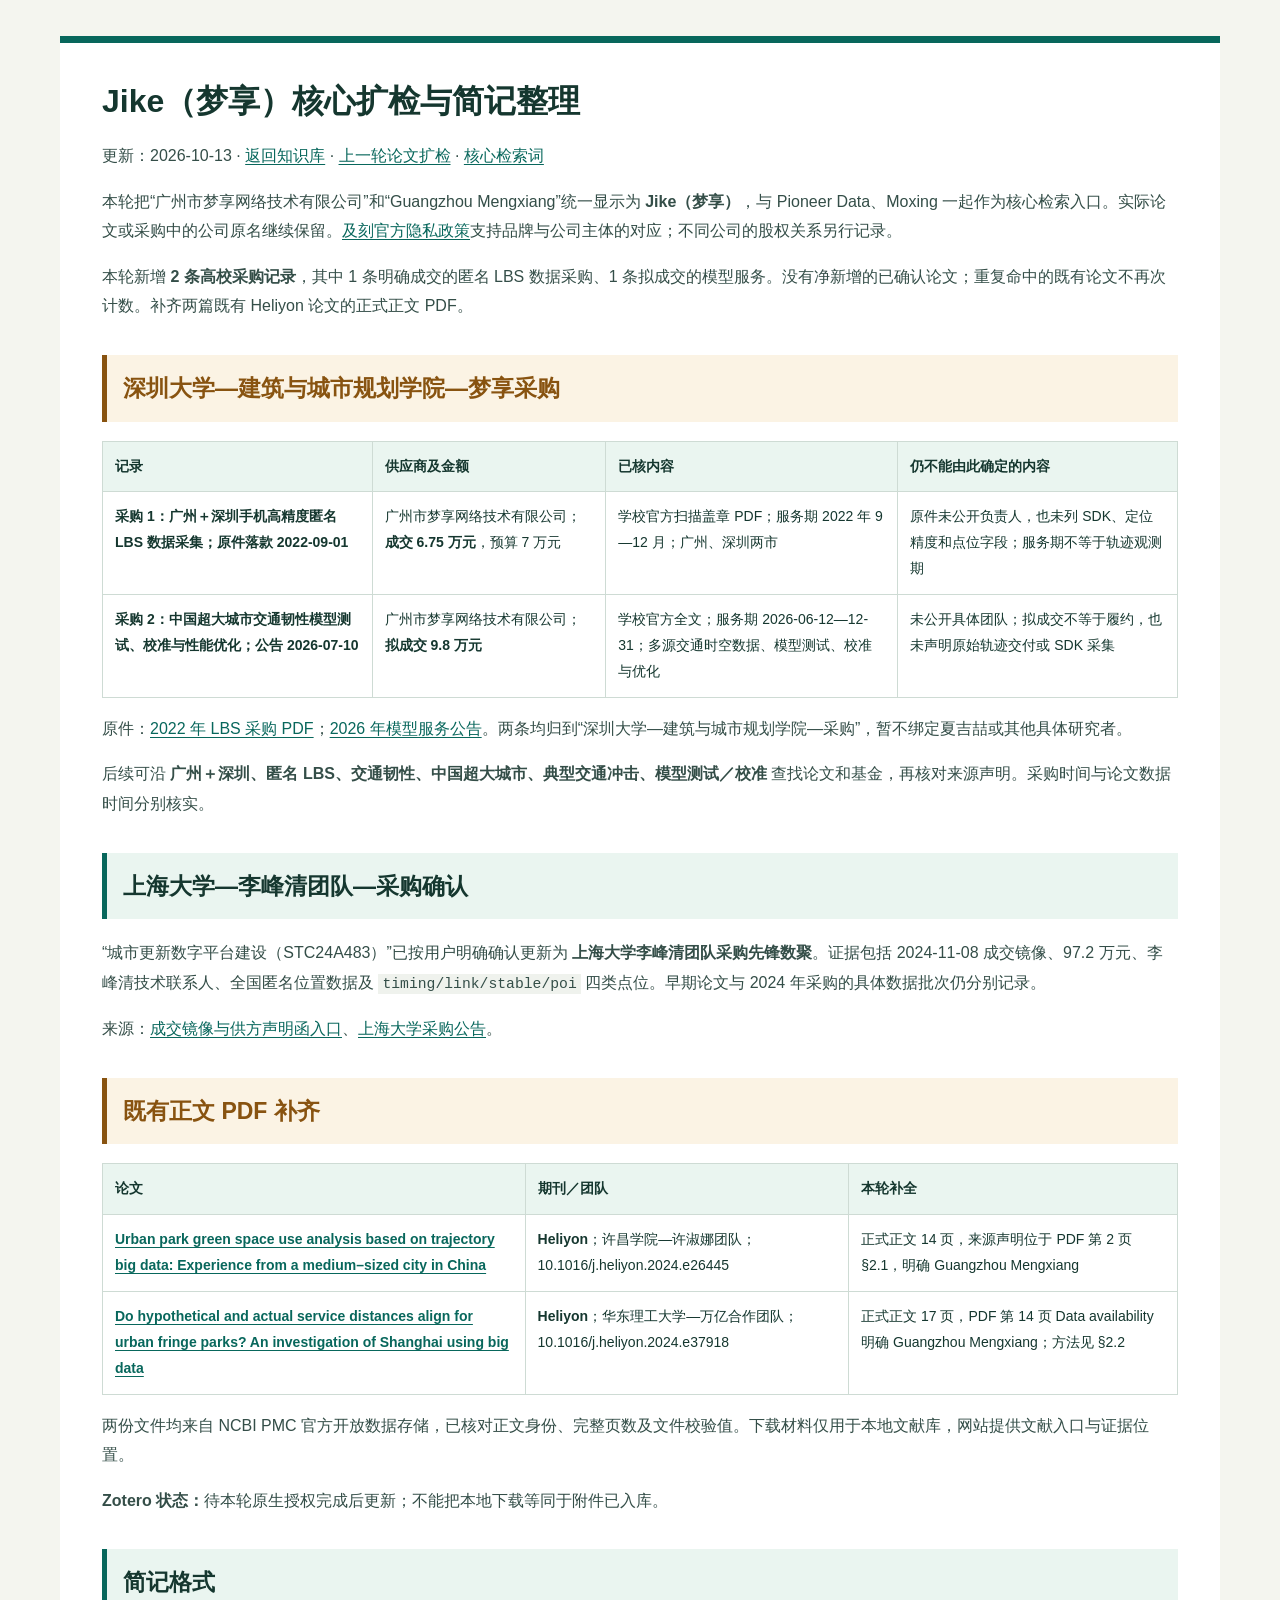
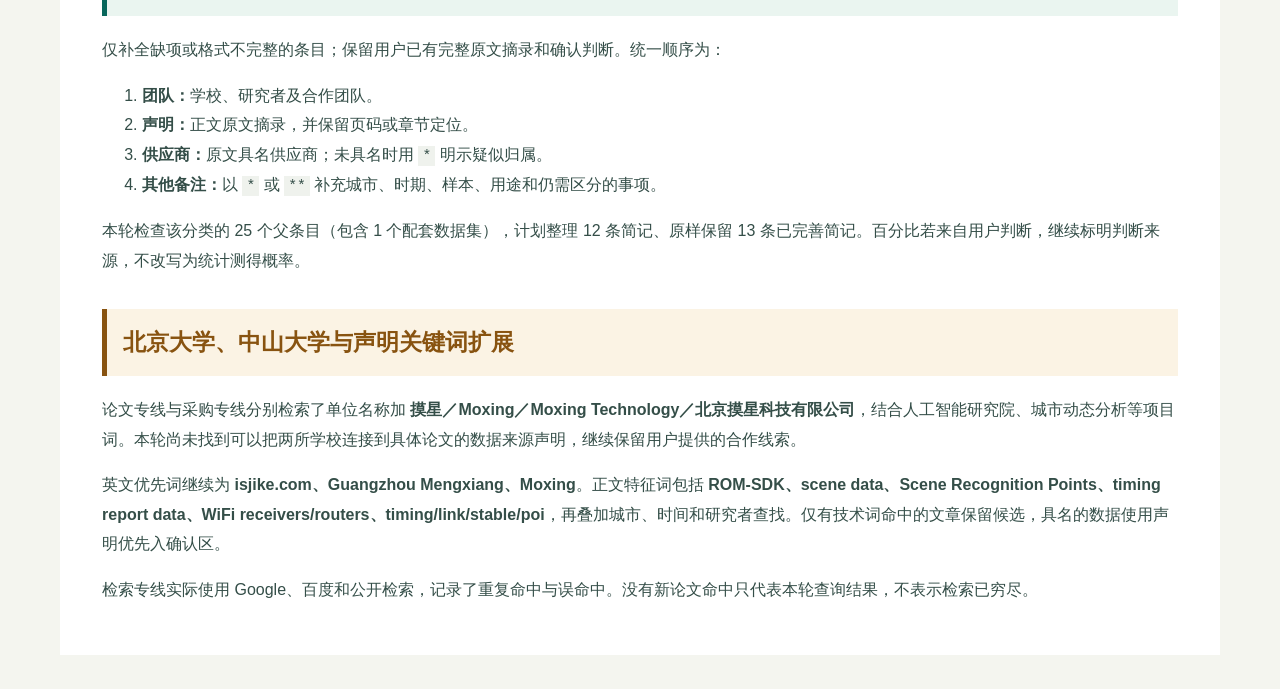
==== core-jike-expansion.html @ 8334f8c4 "Unify Jike Mengxiang sources and add verified Shenzhen procurement" ====
<!doctype html><html lang="zh-CN"><head><meta charset="utf-8"><meta name="viewport" content="width=device-width,initial-scale=1"><title>Jike（梦享）核心扩检 · 2026-10-13</title><style>
*{box-sizing:border-box}body{margin:0;background:#f4f5ef;color:#15372f;font:16px/1.85 "Segoe UI","Microsoft YaHei",sans-serif}main{max-width:1160px;margin:36px auto;padding:34px 42px;background:#fff;border-top:7px solid #08675c}h1{font-size:32px;line-height:1.5;margin:0 0 15px}h2{font-size:23px;margin-top:34px;padding:12px 16px;border-left:5px solid #08675c;background:#eaf5f0}h2:nth-of-type(odd){color:#885310;background:#fbf3e4;border-color:#885310}p,li{color:#344e48}a{color:#08675c;text-underline-offset:3px}table{display:block;width:100%;overflow-x:auto;border-collapse:collapse;font-size:14px}th,td{min-width:150px;border:1px solid #cedbd4;padding:12px;text-align:left;vertical-align:top}th{background:#eaf5f0}td:first-child{font-weight:600}code{background:#eff2ed;font-size:.92em;padding:2px 4px;overflow-wrap:anywhere}a:focus-visible{outline:2px solid #08675c;outline-offset:4px}@media(max-width:650px){main{margin:0;padding:22px 18px}h1{font-size:25px}h2{font-size:20px}body{font-size:15px}}
</style></head><body><main><h1>Jike（梦享）核心扩检与简记整理</h1>
<p>更新：2026-10-13 · <a href="index.html#china">返回知识库</a> · <a href="core-search-expansion.html">上一轮论文扩检</a> · <a href="data/core-search-lexicon.json">核心检索词</a></p>
<p>本轮把“广州市梦享网络技术有限公司”和“Guangzhou Mengxiang”统一显示为 <strong>Jike（梦享）</strong>，与 Pioneer Data、Moxing 一起作为核心检索入口。实际论文或采购中的公司原名继续保留。<a href="https://www.isjike.com/h-col-128">及刻官方隐私政策</a>支持品牌与公司主体的对应；不同公司的股权关系另行记录。</p>
<p>本轮新增 <strong>2 条高校采购记录</strong>，其中 1 条明确成交的匿名 LBS 数据采购、1 条拟成交的模型服务。没有净新增的已确认论文；重复命中的既有论文不再次计数。补齐两篇既有 Heliyon 论文的正式正文 PDF。</p>
<h2>深圳大学—建筑与城市规划学院—梦享采购</h2>
<table>
<thead>
<tr>
<th>记录</th>
<th>供应商及金额</th>
<th>已核内容</th>
<th>仍不能由此确定的内容</th>
</tr>
</thead>
<tbody>
<tr>
<td><strong>采购 1：广州＋深圳手机高精度匿名 LBS 数据采集</strong>；原件落款 2022-09-01</td>
<td>广州市梦享网络技术有限公司；<strong>成交 6.75 万元</strong>，预算 7 万元</td>
<td>学校官方扫描盖章 PDF；服务期 2022 年 9—12 月；广州、深圳两市</td>
<td>原件未公开负责人，也未列 SDK、定位精度和点位字段；服务期不等于轨迹观测期</td>
</tr>
<tr>
<td><strong>采购 2：中国超大城市交通韧性模型测试、校准与性能优化</strong>；公告 2026-07-10</td>
<td>广州市梦享网络技术有限公司；<strong>拟成交 9.8 万元</strong></td>
<td>学校官方全文；服务期 2026-06-12—12-31；多源交通时空数据、模型测试、校准与优化</td>
<td>未公开具体团队；拟成交不等于履约，也未声明原始轨迹交付或 SDK 采集</td>
</tr>
</tbody>
</table>
<p>原件：<a href="https://bidding.szu.edu.cn/__local/5/27/FE/82C13B2A29A4C6122909C93EC78_68CD83B2_4C59D.pdf?e=.pdf">2022 年 LBS 采购 PDF</a>；<a href="https://bidding.szu.edu.cn/info/1023/359799.htm">2026 年模型服务公告</a>。两条均归到“深圳大学—建筑与城市规划学院—采购”，暂不绑定夏吉喆或其他具体研究者。</p>
<p>后续可沿 <strong>广州＋深圳、匿名 LBS、交通韧性、中国超大城市、典型交通冲击、模型测试／校准</strong> 查找论文和基金，再核对来源声明。采购时间与论文数据时间分别核实。</p>
<h2>上海大学—李峰清团队—采购确认</h2>
<p>“城市更新数字平台建设（STC24A483）”已按用户明确确认更新为 <strong>上海大学李峰清团队采购先锋数聚</strong>。证据包括 2024-11-08 成交镜像、97.2 万元、李峰清技术联系人、全国匿名位置数据及 <code>timing/link/stable/poi</code> 四类点位。早期论文与 2024 年采购的具体数据批次仍分别记录。</p>
<p>来源：<a href="https://xunbiaobao.baidu.com/biddingDetail?id=51f4807f5bec176c44e60a08bab5157b430ee26f&amp;source=seo">成交镜像与供方声明函入口</a>、<a href="https://bidding.shu.edu.cn/sy/zbkscg_detail_phone.jsp?wid=202410140026798435&amp;gglx=ZBGG&amp;fl=C&amp;lx=ZBGG">上海大学采购公告</a>。</p>
<h2>既有正文 PDF 补齐</h2>
<table>
<thead>
<tr>
<th>论文</th>
<th>期刊／团队</th>
<th>本轮补全</th>
</tr>
</thead>
<tbody>
<tr>
<td><a href="https://pmc.ncbi.nlm.nih.gov/articles/PMC10900791/">Urban park green space use analysis based on trajectory big data: Experience from a medium–sized city in China</a></td>
<td><strong>Heliyon</strong>；许昌学院—许淑娜团队；10.1016/j.heliyon.2024.e26445</td>
<td>正式正文 14 页，来源声明位于 PDF 第 2 页 §2.1，明确 Guangzhou Mengxiang</td>
</tr>
<tr>
<td><a href="https://doi.org/10.1016/j.heliyon.2024.e37918">Do hypothetical and actual service distances align for urban fringe parks? An investigation of Shanghai using big data</a></td>
<td><strong>Heliyon</strong>；华东理工大学—万亿合作团队；10.1016/j.heliyon.2024.e37918</td>
<td>正式正文 17 页，PDF 第 14 页 Data availability 明确 Guangzhou Mengxiang；方法见 §2.2</td>
</tr>
</tbody>
</table>
<p>两份文件均来自 NCBI PMC 官方开放数据存储，已核对正文身份、完整页数及文件校验值。下载材料仅用于本地文献库，网站提供文献入口与证据位置。</p>
<p><strong>Zotero 状态：</strong>待本轮原生授权完成后更新；不能把本地下载等同于附件已入库。</p>
<h2>简记格式</h2>
<p>仅补全缺项或格式不完整的条目；保留用户已有完整原文摘录和确认判断。统一顺序为：</p>
<ol>
<li><strong>团队：</strong>学校、研究者及合作团队。</li>
<li><strong>声明：</strong>正文原文摘录，并保留页码或章节定位。</li>
<li><strong>供应商：</strong>原文具名供应商；未具名时用 <code>*</code> 明示疑似归属。</li>
<li><strong>其他备注：</strong>以 <code>*</code> 或 <code>**</code> 补充城市、时期、样本、用途和仍需区分的事项。</li>
</ol>
<p>本轮检查该分类的 25 个父条目（包含 1 个配套数据集），计划整理 12 条简记、原样保留 13 条已完善简记。百分比若来自用户判断，继续标明判断来源，不改写为统计测得概率。</p>
<h2>北京大学、中山大学与声明关键词扩展</h2>
<p>论文专线与采购专线分别检索了单位名称加 <strong>摸星／Moxing／Moxing Technology／北京摸星科技有限公司</strong>，结合人工智能研究院、城市动态分析等项目词。本轮尚未找到可以把两所学校连接到具体论文的数据来源声明，继续保留用户提供的合作线索。</p>
<p>英文优先词继续为 <strong>isjike.com、Guangzhou Mengxiang、Moxing</strong>。正文特征词包括 <strong>ROM-SDK、scene data、Scene Recognition Points、timing report data、WiFi receivers/routers、timing/link/stable/poi</strong>，再叠加城市、时间和研究者查找。仅有技术词命中的文章保留候选，具名的数据使用声明优先入确认区。</p>
<p>检索专线实际使用 Google、百度和公开检索，记录了重复命中与误命中。没有新论文命中只代表本轮查询结果，不表示检索已穷尽。</p></main></body></html>
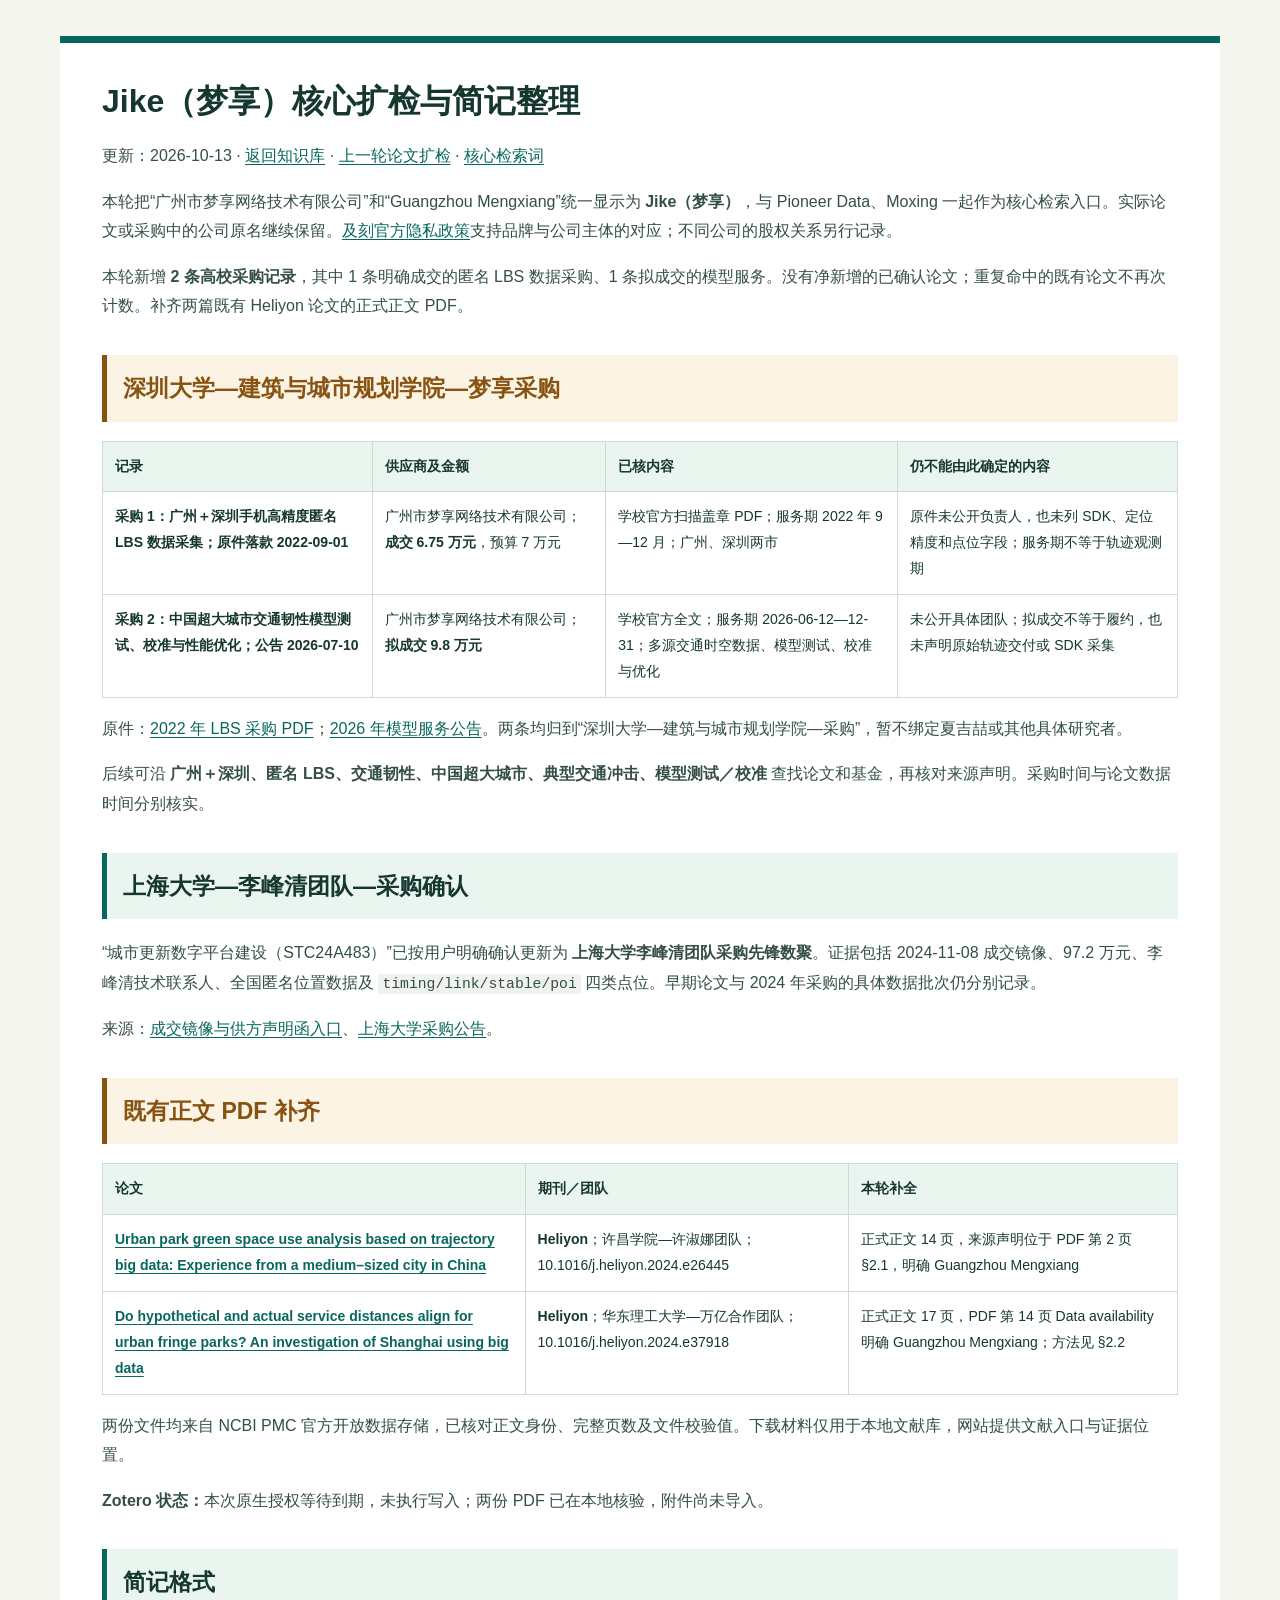
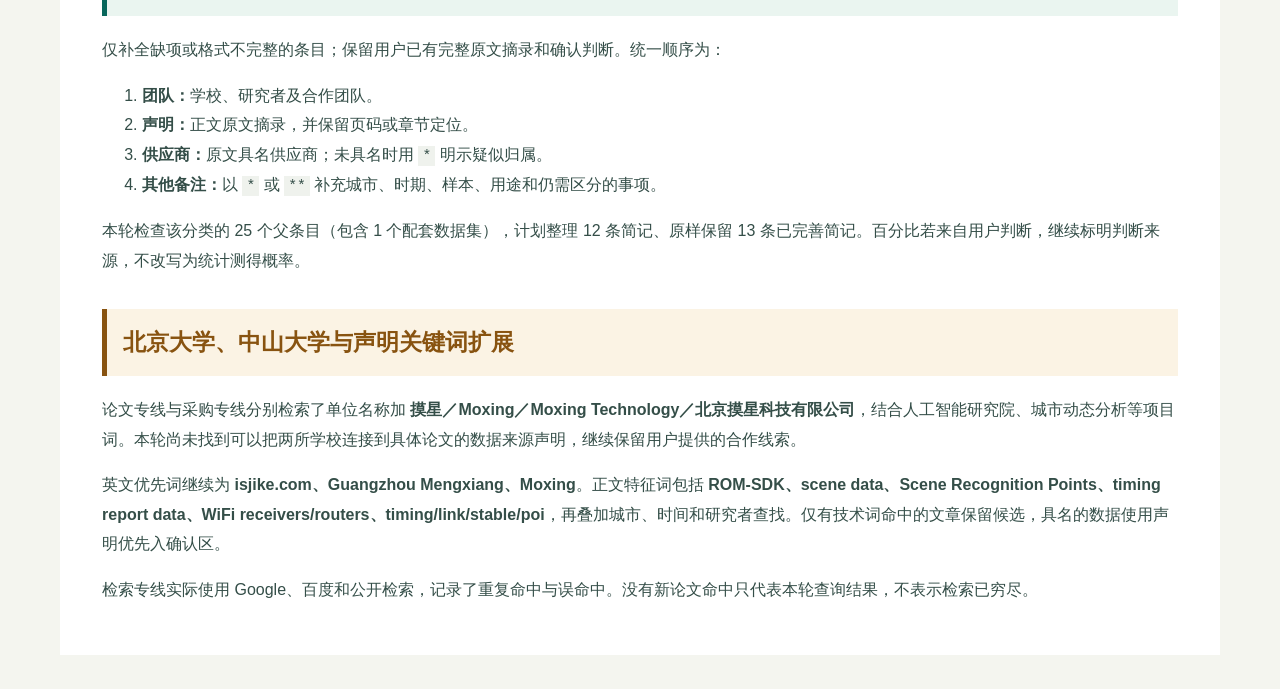
==== commit ae42d3a5: "Record pending Zotero authorization without claiming completed imports" ====
--- a/core-jike-expansion.html
+++ b/core-jike-expansion.html
@@ -57,7 +57,7 @@
 </tbody>
 </table>
 <p>两份文件均来自 NCBI PMC 官方开放数据存储，已核对正文身份、完整页数及文件校验值。下载材料仅用于本地文献库，网站提供文献入口与证据位置。</p>
-<p><strong>Zotero 状态：</strong>待本轮原生授权完成后更新；不能把本地下载等同于附件已入库。</p>
+<p><strong>Zotero 状态：</strong>本次原生授权等待到期，未执行写入；两份 PDF 已在本地核验，附件尚未导入。</p>
 <h2>简记格式</h2>
 <p>仅补全缺项或格式不完整的条目；保留用户已有完整原文摘录和确认判断。统一顺序为：</p>
 <ol>
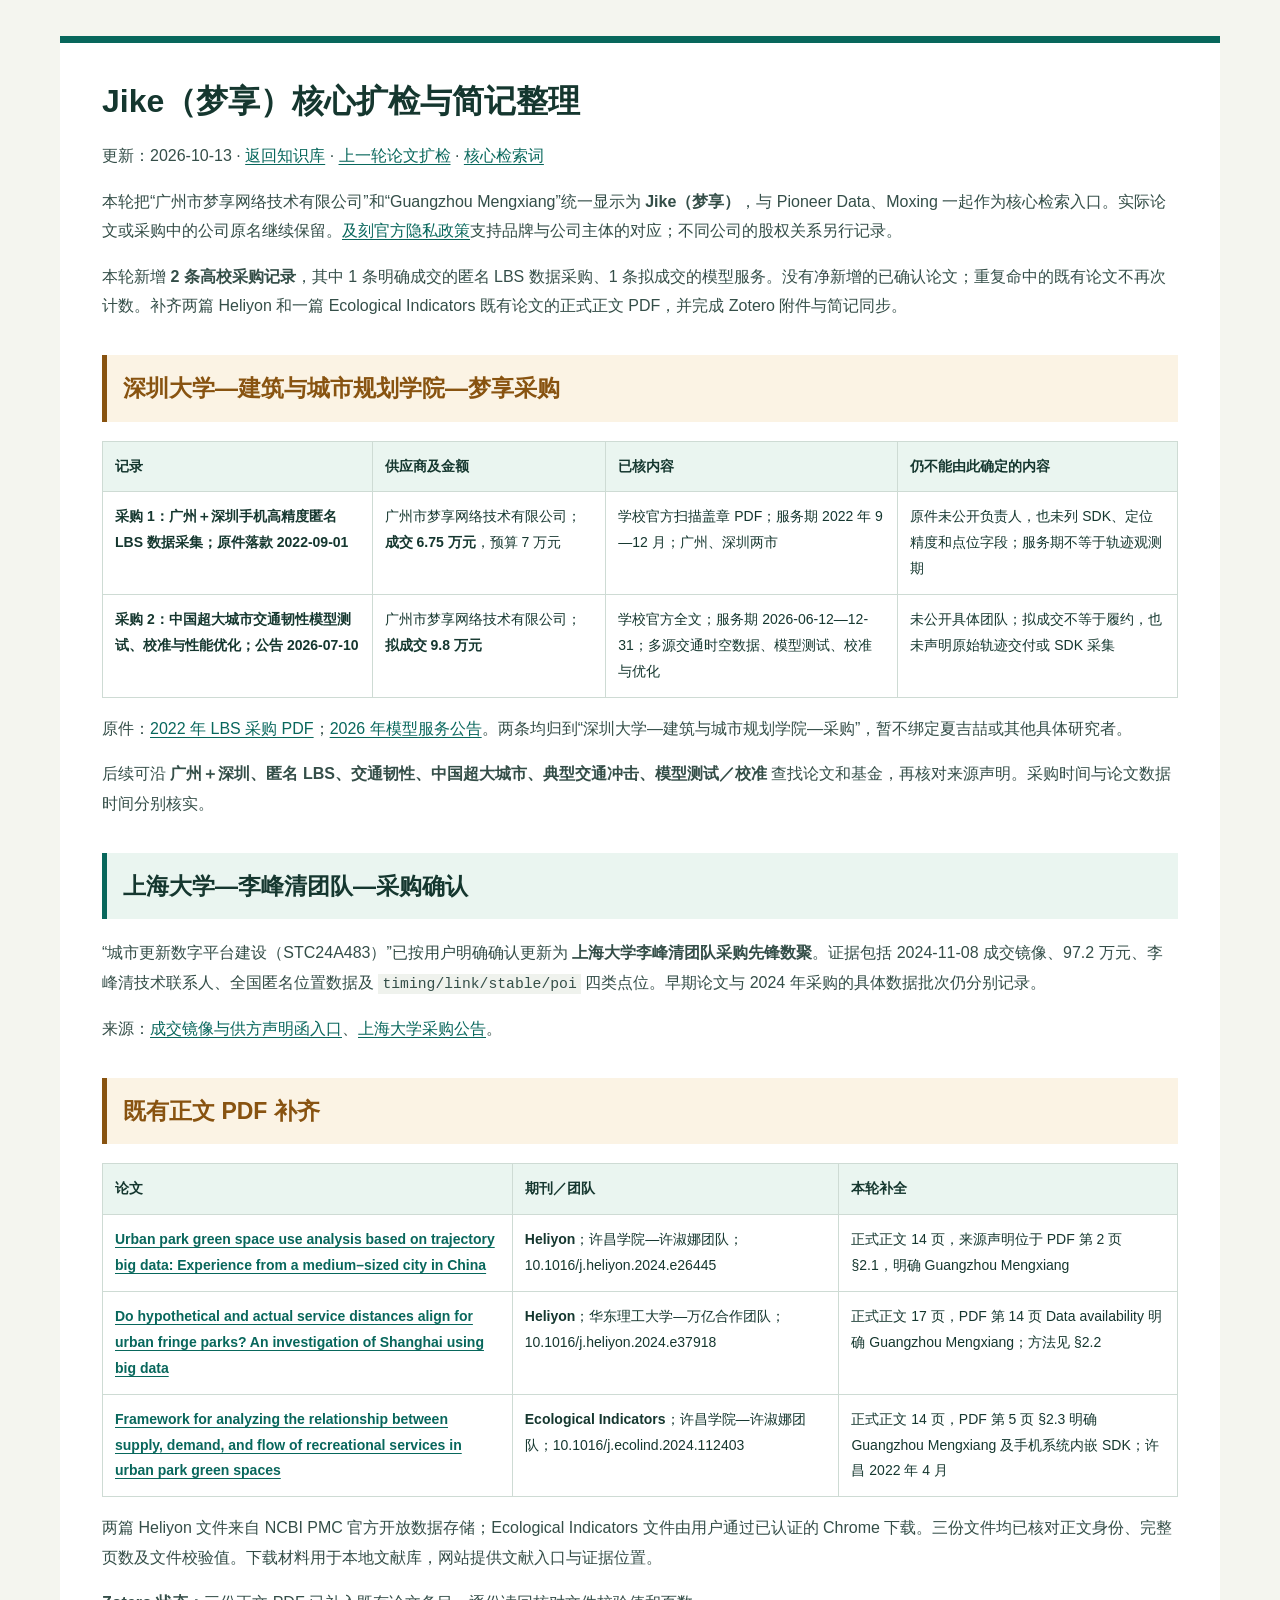
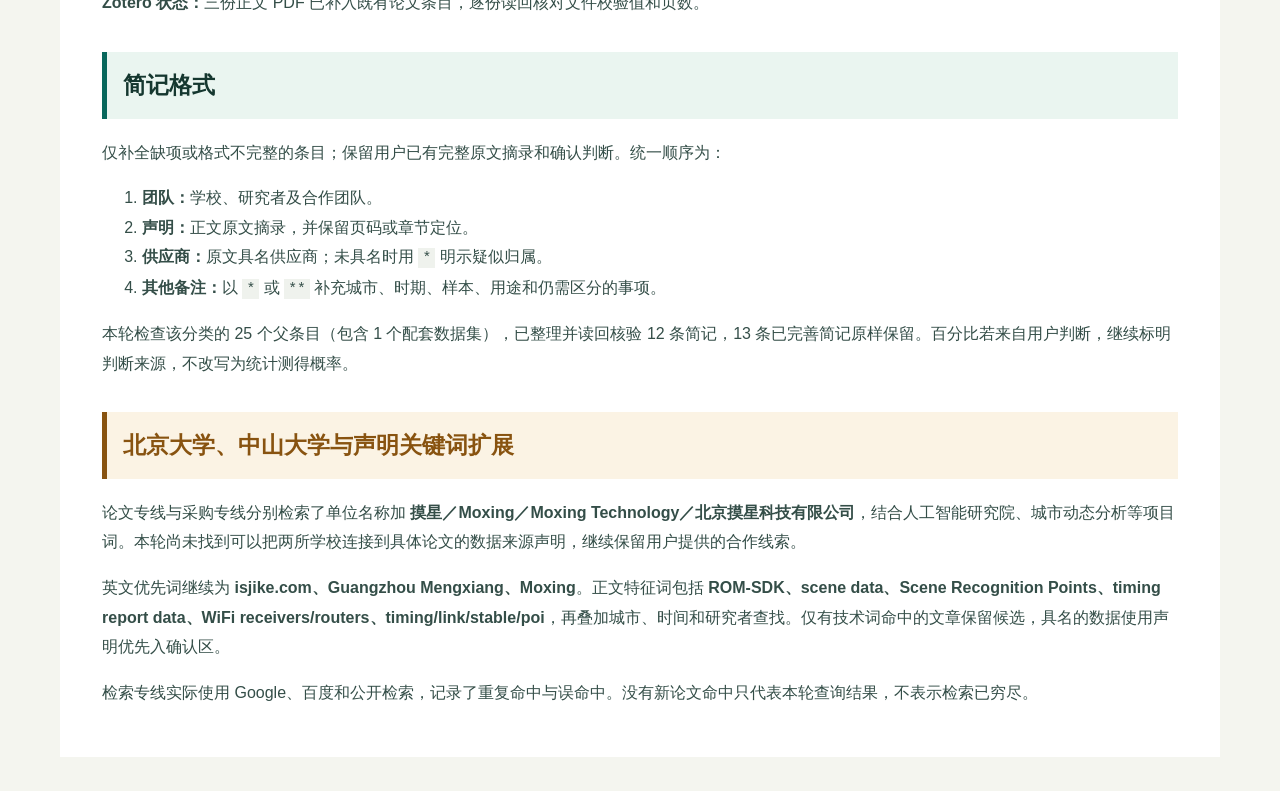
==== commit 0992b38e: "Sync verified Zotero remarks and three full-text PDFs" ====
--- a/core-jike-expansion.html
+++ b/core-jike-expansion.html
@@ -3,7 +3,7 @@
 </style></head><body><main><h1>Jike（梦享）核心扩检与简记整理</h1>
 <p>更新：2026-10-13 · <a href="index.html#china">返回知识库</a> · <a href="core-search-expansion.html">上一轮论文扩检</a> · <a href="data/core-search-lexicon.json">核心检索词</a></p>
 <p>本轮把“广州市梦享网络技术有限公司”和“Guangzhou Mengxiang”统一显示为 <strong>Jike（梦享）</strong>，与 Pioneer Data、Moxing 一起作为核心检索入口。实际论文或采购中的公司原名继续保留。<a href="https://www.isjike.com/h-col-128">及刻官方隐私政策</a>支持品牌与公司主体的对应；不同公司的股权关系另行记录。</p>
-<p>本轮新增 <strong>2 条高校采购记录</strong>，其中 1 条明确成交的匿名 LBS 数据采购、1 条拟成交的模型服务。没有净新增的已确认论文；重复命中的既有论文不再次计数。补齐两篇既有 Heliyon 论文的正式正文 PDF。</p>
+<p>本轮新增 <strong>2 条高校采购记录</strong>，其中 1 条明确成交的匿名 LBS 数据采购、1 条拟成交的模型服务。没有净新增的已确认论文；重复命中的既有论文不再次计数。补齐两篇 Heliyon 和一篇 Ecological Indicators 既有论文的正式正文 PDF，并完成 Zotero 附件与简记同步。</p>
 <h2>深圳大学—建筑与城市规划学院—梦享采购</h2>
 <table>
 <thead>
@@ -54,10 +54,15 @@
 <td><strong>Heliyon</strong>；华东理工大学—万亿合作团队；10.1016/j.heliyon.2024.e37918</td>
 <td>正式正文 17 页，PDF 第 14 页 Data availability 明确 Guangzhou Mengxiang；方法见 §2.2</td>
 </tr>
+<tr>
+<td><a href="https://doi.org/10.1016/j.ecolind.2024.112403">Framework for analyzing the relationship between supply, demand, and flow of recreational services in urban park green spaces</a></td>
+<td><strong>Ecological Indicators</strong>；许昌学院—许淑娜团队；10.1016/j.ecolind.2024.112403</td>
+<td>正式正文 14 页，PDF 第 5 页 §2.3 明确 Guangzhou Mengxiang 及手机系统内嵌 SDK；许昌 2022 年 4 月</td>
+</tr>
 </tbody>
 </table>
-<p>两份文件均来自 NCBI PMC 官方开放数据存储，已核对正文身份、完整页数及文件校验值。下载材料仅用于本地文献库，网站提供文献入口与证据位置。</p>
-<p><strong>Zotero 状态：</strong>本次原生授权等待到期，未执行写入；两份 PDF 已在本地核验，附件尚未导入。</p>
+<p>两篇 Heliyon 文件来自 NCBI PMC 官方开放数据存储；Ecological Indicators 文件由用户通过已认证的 Chrome 下载。三份文件均已核对正文身份、完整页数及文件校验值。下载材料用于本地文献库，网站提供文献入口与证据位置。</p>
+<p><strong>Zotero 状态：</strong>三份正文 PDF 已补入既有论文条目，逐份读回核对文件校验值和页数。</p>
 <h2>简记格式</h2>
 <p>仅补全缺项或格式不完整的条目；保留用户已有完整原文摘录和确认判断。统一顺序为：</p>
 <ol>
@@ -66,7 +71,7 @@
 <li><strong>供应商：</strong>原文具名供应商；未具名时用 <code>*</code> 明示疑似归属。</li>
 <li><strong>其他备注：</strong>以 <code>*</code> 或 <code>**</code> 补充城市、时期、样本、用途和仍需区分的事项。</li>
 </ol>
-<p>本轮检查该分类的 25 个父条目（包含 1 个配套数据集），计划整理 12 条简记、原样保留 13 条已完善简记。百分比若来自用户判断，继续标明判断来源，不改写为统计测得概率。</p>
+<p>本轮检查该分类的 25 个父条目（包含 1 个配套数据集），已整理并读回核验 12 条简记，13 条已完善简记原样保留。百分比若来自用户判断，继续标明判断来源，不改写为统计测得概率。</p>
 <h2>北京大学、中山大学与声明关键词扩展</h2>
 <p>论文专线与采购专线分别检索了单位名称加 <strong>摸星／Moxing／Moxing Technology／北京摸星科技有限公司</strong>，结合人工智能研究院、城市动态分析等项目词。本轮尚未找到可以把两所学校连接到具体论文的数据来源声明，继续保留用户提供的合作线索。</p>
 <p>英文优先词继续为 <strong>isjike.com、Guangzhou Mengxiang、Moxing</strong>。正文特征词包括 <strong>ROM-SDK、scene data、Scene Recognition Points、timing report data、WiFi receivers/routers、timing/link/stable/poi</strong>，再叠加城市、时间和研究者查找。仅有技术词命中的文章保留候选，具名的数据使用声明优先入确认区。</p>
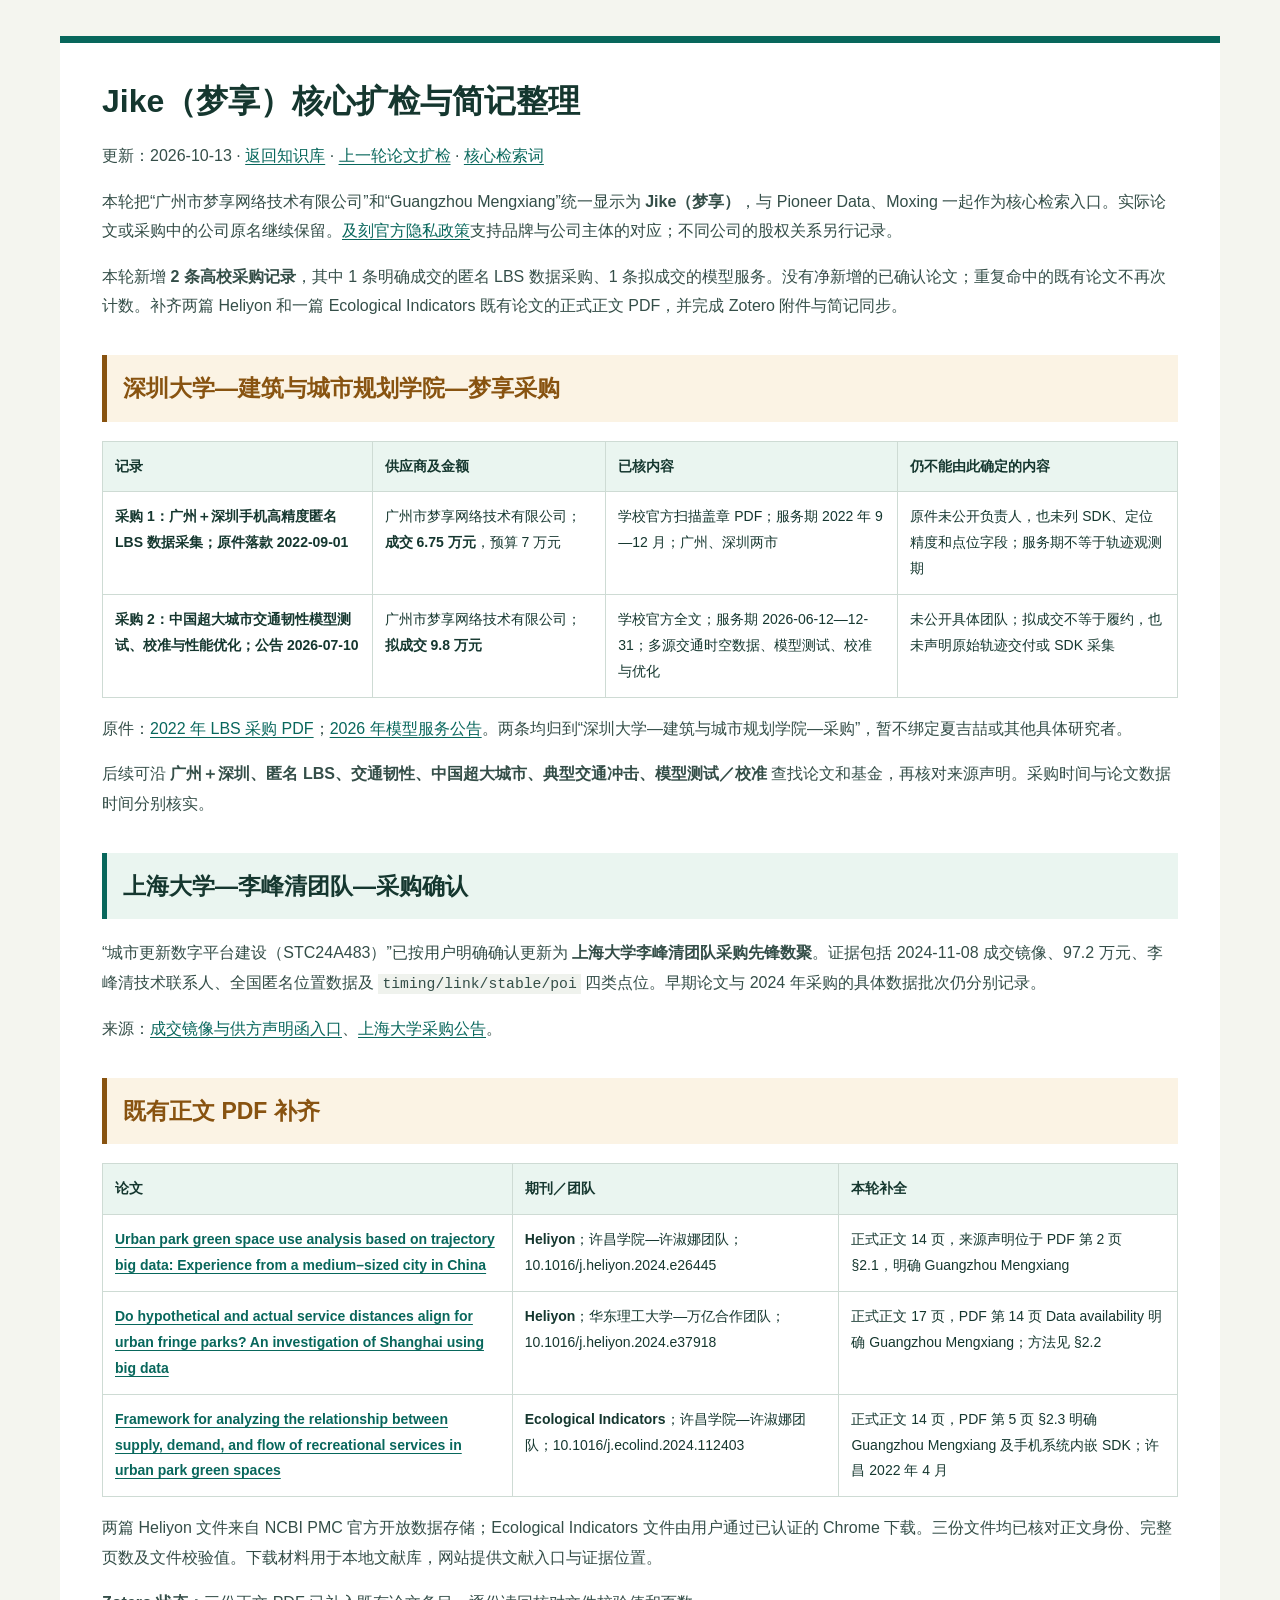
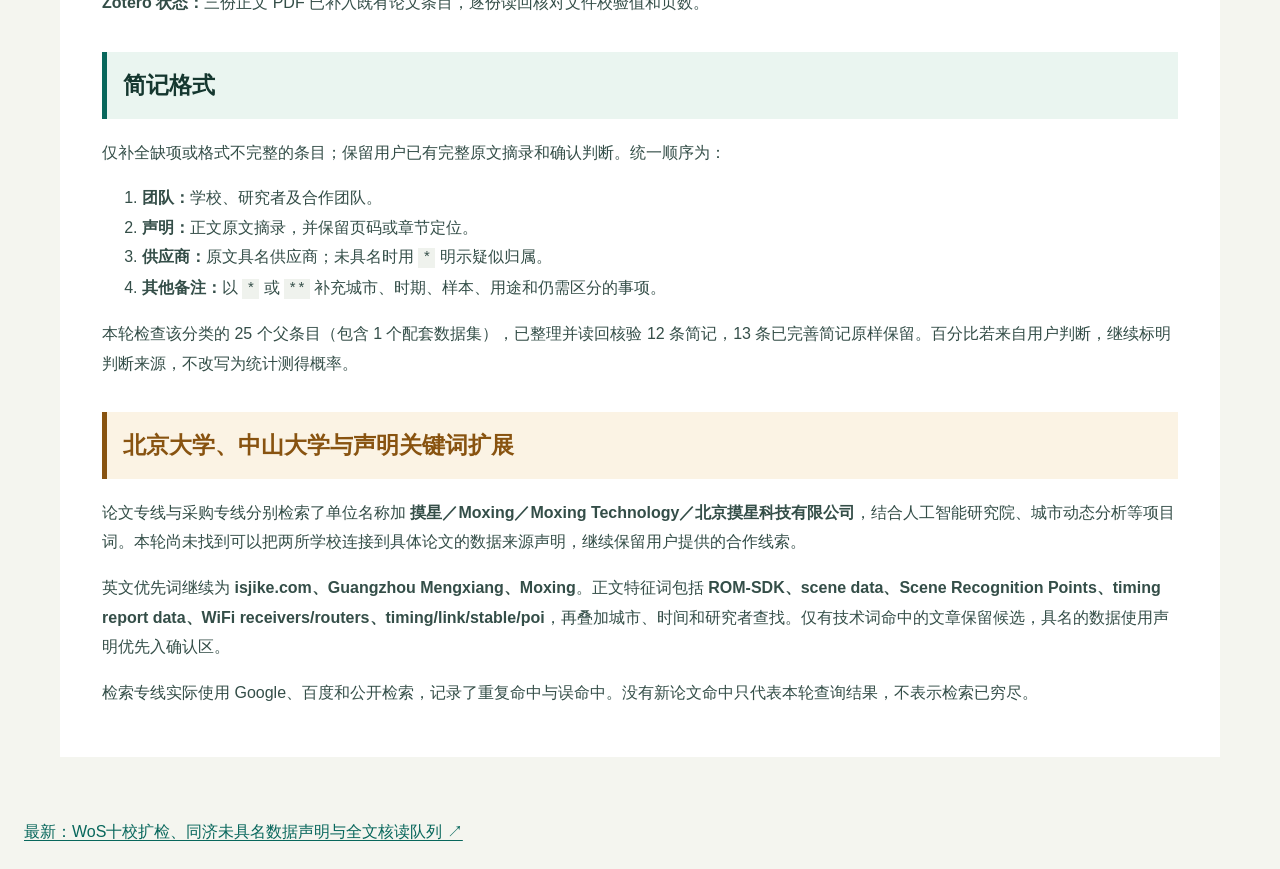
==== commit be9f70d4: "Record WoS fulltext screening and targeted procurement follow-up" ====
--- a/core-jike-expansion.html
+++ b/core-jike-expansion.html
@@ -75,4 +75,4 @@
 <h2>北京大学、中山大学与声明关键词扩展</h2>
 <p>论文专线与采购专线分别检索了单位名称加 <strong>摸星／Moxing／Moxing Technology／北京摸星科技有限公司</strong>，结合人工智能研究院、城市动态分析等项目词。本轮尚未找到可以把两所学校连接到具体论文的数据来源声明，继续保留用户提供的合作线索。</p>
 <p>英文优先词继续为 <strong>isjike.com、Guangzhou Mengxiang、Moxing</strong>。正文特征词包括 <strong>ROM-SDK、scene data、Scene Recognition Points、timing report data、WiFi receivers/routers、timing/link/stable/poi</strong>，再叠加城市、时间和研究者查找。仅有技术词命中的文章保留候选，具名的数据使用声明优先入确认区。</p>
-<p>检索专线实际使用 Google、百度和公开检索，记录了重复命中与误命中。没有新论文命中只代表本轮查询结果，不表示检索已穷尽。</p></main></body></html>+<p>检索专线实际使用 Google、百度和公开检索，记录了重复命中与误命中。没有新论文命中只代表本轮查询结果，不表示检索已穷尽。</p></main><aside style="padding:24px"><a href="wos-fulltext-screening.html">最新：WoS十校扩检、同济未具名数据声明与全文核读队列 ↗</a></aside></body></html>
